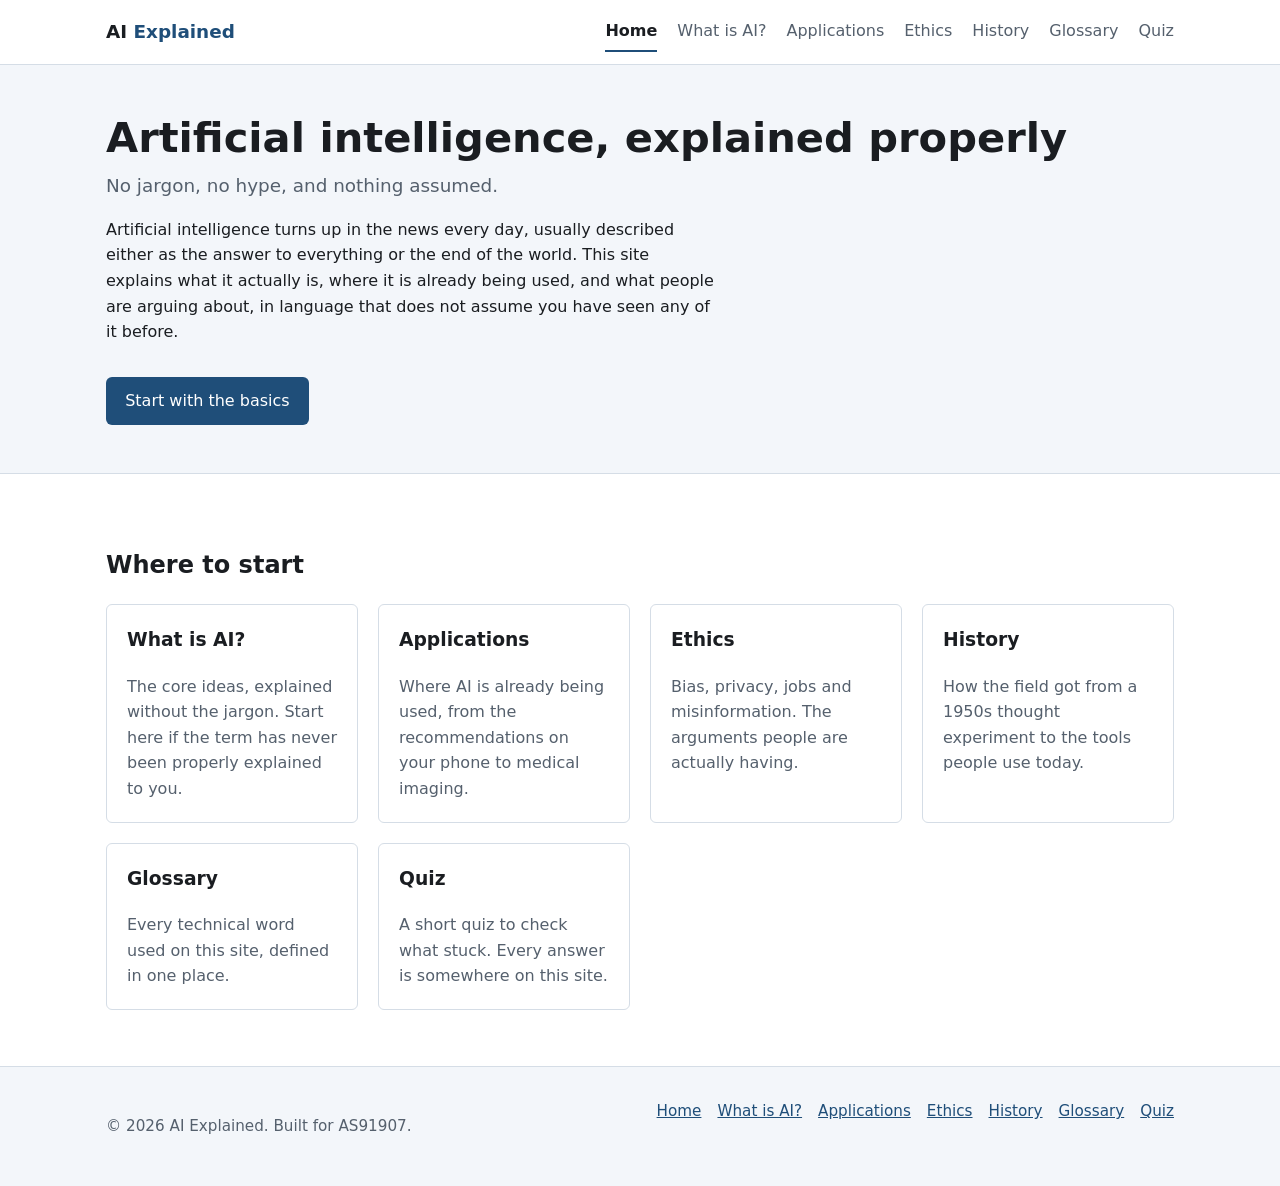
==== index.html @ c1bf6f9a "Initial" ====
<!DOCTYPE html>
<html lang="en-NZ">
<head>
<meta charset="utf-8">
<meta name="viewport" content="width=device-width, initial-scale=1">
<title>AI Explained - artificial intelligence in plain language</title>
<meta name="description" content="An introduction to artificial intelligence for people who are new to the subject.">
<link rel="stylesheet" href="css/styles.css">
</head>
<body>

<a class="skip-link" href="#main">Skip to content</a>

<header class="site-header">
  <div class="wrap header-inner">
    <a class="logo" href="index.html">AI <span>Explained</span></a>

    <button class="nav-toggle" aria-expanded="false" aria-controls="primary-nav">
      <span class="bars" aria-hidden="true"><span></span><span></span><span></span></span>
      Menu
    </button>

    <nav id="primary-nav" class="primary-nav is-collapsible" aria-label="Main">
      <ul>
        <li><a href="index.html" aria-current="page">Home</a></li>
        <li><a href="what-is-ai.html">What is AI?</a></li>
        <li><a href="applications.html">Applications</a></li>
        <li><a href="ethics.html">Ethics</a></li>
        <li><a href="history.html">History</a></li>
        <li><a href="glossary.html">Glossary</a></li>
        <li><a href="quiz.html">Quiz</a></li>
      </ul>
    </nav>
  </div>
</header>

<div class="hero">
  <div class="wrap">
    <h1>Artificial intelligence, explained properly</h1>
    <p class="tagline">No jargon, no hype, and nothing assumed.</p>
    <p>
      Artificial intelligence turns up in the news every day, usually described
      either as the answer to everything or the end of the world. This site
      explains what it actually is, where it is already being used, and what
      people are arguing about, in language that does not assume you have seen
      any of it before.
    </p>
    <a class="button" href="what-is-ai.html">Start with the basics</a>
  </div>
</div>

<main id="main">
  <div class="wrap">
    <h2>Where to start</h2>
    <ul class="card-grid">
      <li class="card">
        <h3>What is AI?</h3>
        <p>The core ideas, explained without the jargon. Start here if the term has never been properly explained to you.</p>
      </li>
      <li class="card">
        <h3>Applications</h3>
        <p>Where AI is already being used, from the recommendations on your phone to medical imaging.</p>
      </li>
      <li class="card">
        <h3>Ethics</h3>
        <p>Bias, privacy, jobs and misinformation. The arguments people are actually having.</p>
      </li>
      <li class="card">
        <h3>History</h3>
        <p>How the field got from a 1950s thought experiment to the tools people use today.</p>
      </li>
      <li class="card">
        <h3>Glossary</h3>
        <p>Every technical word used on this site, defined in one place.</p>
      </li>
      <li class="card">
        <h3>Quiz</h3>
        <p>A short quiz to check what stuck. Every answer is somewhere on this site.</p>
      </li>
    </ul>
  </div>
</main>

<footer class="site-footer">
  <div class="wrap footer-inner">
    <p>&copy; 2026 AI Explained. Built for AS91907.</p>
    <ul>
      <li><a href="index.html">Home</a></li>
      <li><a href="what-is-ai.html">What is AI?</a></li>
      <li><a href="applications.html">Applications</a></li>
      <li><a href="ethics.html">Ethics</a></li>
      <li><a href="history.html">History</a></li>
      <li><a href="glossary.html">Glossary</a></li>
      <li><a href="quiz.html">Quiz</a></li>
    </ul>
  </div>
</footer>

<script src="js/script.js"></script>
</body>
</html>
---- css/styles.css ----
/* ---------------------------------------------------------------
   AI Explained - shared stylesheet

   Colours are set as custom properties in one place so the whole
   palette can be swapped by editing this block alone. Trial 3
   compares two palettes, so this needs to be a one-edit change.
   --------------------------------------------------------------- */

:root {
  /* Palette A (placeholder until Trial 3 decides) */
  --bg: #ffffff;
  --surface: #f3f6fa;
  --text: #1a1d21;
  --muted: #55606d;
  --accent: #1f4e79;
  --accent-text: #ffffff;
  --border: #d5dde6;

  --wrap: 1100px;
  --radius: 6px;
  --gap: 1rem;
}

* { box-sizing: border-box; }

body {
  margin: 0;
  background: var(--bg);
  color: var(--text);
  font-family: system-ui, -apple-system, "Segoe UI", Arial, sans-serif;
  font-size: 1rem;
  line-height: 1.6;
}

.wrap {
  width: 100%;
  max-width: var(--wrap);
  margin: 0 auto;
  padding: 0 1rem;
}

a { color: var(--accent); }

/* Focus must stay visible. Keyboard navigation is tested in Milestone 6. */
:focus-visible {
  outline: 3px solid var(--accent);
  outline-offset: 2px;
}

.skip-link {
  position: absolute;
  left: -9999px;
  background: var(--accent);
  color: var(--accent-text);
  padding: 0.6rem 1rem;
  z-index: 10;
}
.skip-link:focus {
  left: 1rem;
  top: 1rem;
}

/* ---------------------------------------------------------------
   Header and navigation
   --------------------------------------------------------------- */

.site-header {
  background: var(--bg);
  border-bottom: 1px solid var(--border);
}

.header-inner {
  display: flex;
  align-items: center;
  justify-content: space-between;
  flex-wrap: wrap;
  gap: var(--gap);
  padding-top: 0.75rem;
  padding-bottom: 0.75rem;
}

.logo {
  font-size: 1.15rem;
  font-weight: 700;
  text-decoration: none;
  color: var(--text);
}
.logo span { color: var(--accent); }

.primary-nav ul {
  list-style: none;
  display: flex;
  flex-wrap: wrap;
  gap: 0.25rem 1.25rem;
  margin: 0;
  padding: 0;
}

.primary-nav a {
  display: block;
  padding: 0.4rem 0;
  text-decoration: none;
  color: var(--muted);
}

.primary-nav a:hover,
.primary-nav a:focus-visible { color: var(--accent); }

.primary-nav a[aria-current="page"] {
  color: var(--text);
  font-weight: 600;
  border-bottom: 2px solid var(--accent);
}

/* Hamburger button. Hidden on desktop, shown under the breakpoint. */
.nav-toggle {
  display: none;
  align-items: center;
  gap: 0.5rem;
  background: none;
  border: 1px solid var(--border);
  border-radius: var(--radius);
  padding: 0.5rem 0.75rem;
  font: inherit;
  font-size: 0.95rem;
  color: var(--text);
  cursor: pointer;
}

.nav-toggle .bars {
  display: inline-block;
  width: 18px;
}
.nav-toggle .bars span {
  display: block;
  height: 2px;
  background: var(--text);
  margin: 3px 0;
}

/* Mobile layout */
@media (max-width: 767px) {
  .nav-toggle { display: flex; }

  /* Option B only: the menu is collapsed until the button opens it.
     Option A leaves the nav visible and never adds this class. */
  .primary-nav.is-collapsible {
    display: none;
    width: 100%;
    border-top: 1px solid var(--border);
    padding-top: 0.5rem;
  }
  .primary-nav.is-collapsible.is-open { display: block; }

  .primary-nav.is-collapsible ul { flex-direction: column; gap: 0; }
  .primary-nav.is-collapsible a { padding: 0.6rem 0; }
  .primary-nav.is-collapsible a[aria-current="page"] {
    border-bottom: none;
    border-left: 3px solid var(--accent);
    padding-left: 0.6rem;
  }
}

/* Desktop layout */
@media (min-width: 768px) {
  .nav-toggle { display: none; }
  .primary-nav { display: block !important; }
}

/* ---------------------------------------------------------------
   Hero
   --------------------------------------------------------------- */

.hero {
  background: var(--surface);
  border-bottom: 1px solid var(--border);
  padding: 3rem 0;
}

.hero h1 {
  margin: 0 0 0.5rem;
  font-size: clamp(1.8rem, 5vw, 2.6rem);
  line-height: 1.2;
}

.hero .tagline {
  margin: 0 0 1rem;
  font-size: 1.15rem;
  color: var(--muted);
}

.hero p { max-width: 60ch; }

.button {
  display: inline-block;
  margin-top: 1rem;
  background: var(--accent);
  color: var(--accent-text);
  text-decoration: none;
  padding: 0.7rem 1.2rem;
  border-radius: var(--radius);
}
.button:hover { opacity: 0.9; }

/* ---------------------------------------------------------------
   Main content
   --------------------------------------------------------------- */

main { padding: 2.5rem 0; }

main h2 { margin-top: 2rem; }

.card-grid {
  display: grid;
  grid-template-columns: repeat(auto-fit, minmax(240px, 1fr));
  gap: 1.25rem;
  padding: 0;
  list-style: none;
}

.card {
  border: 1px solid var(--border);
  border-radius: var(--radius);
  padding: 1.25rem;
  background: var(--bg);
}
.card h3 { margin-top: 0; }
.card p { color: var(--muted); margin-bottom: 0; }

/* ---------------------------------------------------------------
   Footer
   --------------------------------------------------------------- */

.site-footer {
  background: var(--surface);
  border-top: 1px solid var(--border);
  padding: 2rem 0;
  font-size: 0.95rem;
  color: var(--muted);
}

.footer-inner {
  display: flex;
  flex-wrap: wrap;
  gap: 1.5rem;
  justify-content: space-between;
}

.site-footer ul {
  list-style: none;
  margin: 0;
  padding: 0;
  display: flex;
  flex-wrap: wrap;
  gap: 0.25rem 1rem;
}
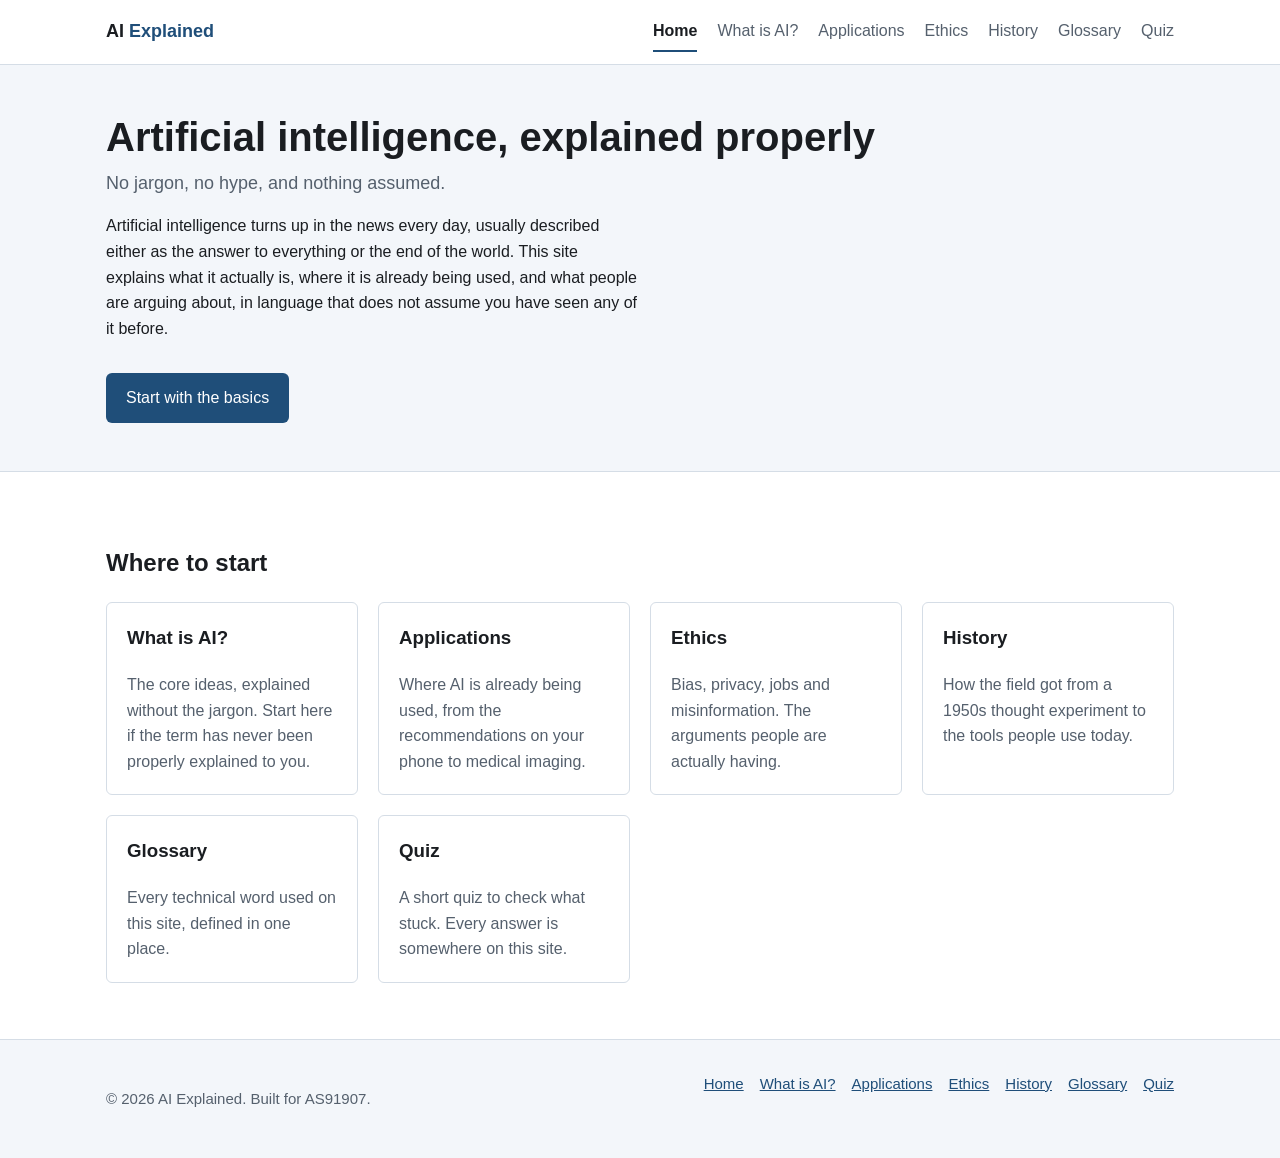
==== commit c14b7826: "Applications Page" ====
--- a/index.html
+++ b/index.html
@@ -20,7 +20,7 @@
       Menu
     </button>
 
-    <nav id="primary-nav" class="primary-nav is-collapsible" aria-label="Main">
+    <nav id="primary-nav" class="primary-nav" aria-label="Main">
       <ul>
         <li><a href="index.html" aria-current="page">Home</a></li>
         <li><a href="what-is-ai.html">What is AI?</a></li>
--- a/css/styles.css
+++ b/css/styles.css
@@ -1,71 +1,68 @@
-/* ---------------------------------------------------------------
-   AI Explained - shared stylesheet
-
-   Colours are set as custom properties in one place so the whole
-   palette can be swapped by editing this block alone. Trial 3
-   compares two palettes, so this needs to be a one-edit change.
-   --------------------------------------------------------------- */
-
+/* AI Explained - main stylesheet */
+
+
+/* All the colours are set here in one place so they are easy to change later */
 :root {
-  /* Palette A (placeholder until Trial 3 decides) */
   --bg: #ffffff;
-  --surface: #f3f6fa;
+  --grey-bg: #f3f6fa;
   --text: #1a1d21;
-  --muted: #55606d;
-  --accent: #1f4e79;
-  --accent-text: #ffffff;
+  --grey-text: #55606d;
+  --blue: #1f4e79;
   --border: #d5dde6;
-
-  --wrap: 1100px;
-  --radius: 6px;
-  --gap: 1rem;
-}
-
-* { box-sizing: border-box; }
+}
+
+
+/* Basic page setup */
+
+* {
+  box-sizing: border-box;
+}
 
 body {
   margin: 0;
   background: var(--bg);
   color: var(--text);
-  font-family: system-ui, -apple-system, "Segoe UI", Arial, sans-serif;
-  font-size: 1rem;
+  font-family: Arial, Helvetica, sans-serif;
   line-height: 1.6;
 }
 
+a {
+  color: var(--blue);
+}
+
+/* Keeps the content in the middle of the screen instead of stretching
+   all the way across on a big monitor */
 .wrap {
-  width: 100%;
-  max-width: var(--wrap);
+  max-width: 1100px;
   margin: 0 auto;
-  padding: 0 1rem;
-}
-
-a { color: var(--accent); }
-
-/* Focus must stay visible. Keyboard navigation is tested in Milestone 6. */
+  padding: 0 16px;
+}
+
+/* Shows an outline when you tab through the page with the keyboard */
 :focus-visible {
-  outline: 3px solid var(--accent);
+  outline: 3px solid var(--blue);
   outline-offset: 2px;
 }
 
+/* Hidden link that lets keyboard users skip straight to the content
+   instead of tabbing through the whole menu on every page */
 .skip-link {
   position: absolute;
   left: -9999px;
-  background: var(--accent);
-  color: var(--accent-text);
-  padding: 0.6rem 1rem;
-  z-index: 10;
-}
+  background: var(--blue);
+  color: #ffffff;
+  padding: 10px 16px;
+}
+
 .skip-link:focus {
-  left: 1rem;
-  top: 1rem;
-}
-
-/* ---------------------------------------------------------------
-   Header and navigation
-   --------------------------------------------------------------- */
+  left: 16px;
+  top: 16px;
+}
+
+
+/* Header and menu */
 
 .site-header {
-  background: var(--bg);
   border-bottom: 1px solid var(--border);
 }
 
@@ -74,63 +71,68 @@
   align-items: center;
   justify-content: space-between;
   flex-wrap: wrap;
-  gap: var(--gap);
-  padding-top: 0.75rem;
-  padding-bottom: 0.75rem;
+  gap: 16px;
+  padding: 12px 16px;
 }
 
 .logo {
-  font-size: 1.15rem;
-  font-weight: 700;
+  font-size: 18px;
+  font-weight: bold;
   text-decoration: none;
   color: var(--text);
 }
-.logo span { color: var(--accent); }
+
+.logo span {
+  color: var(--blue);
+}
 
 .primary-nav ul {
   list-style: none;
   display: flex;
   flex-wrap: wrap;
-  gap: 0.25rem 1.25rem;
+  gap: 4px 20px;
   margin: 0;
   padding: 0;
 }
 
 .primary-nav a {
   display: block;
-  padding: 0.4rem 0;
+  padding: 6px 0;
   text-decoration: none;
-  color: var(--muted);
-}
-
-.primary-nav a:hover,
-.primary-nav a:focus-visible { color: var(--accent); }
-
+  color: var(--grey-text);
+}
+
+.primary-nav a:hover {
+  color: var(--blue);
+}
+
+/* Underlines whichever page you are currently on */
 .primary-nav a[aria-current="page"] {
   color: var(--text);
-  font-weight: 600;
-  border-bottom: 2px solid var(--accent);
-}
-
-/* Hamburger button. Hidden on desktop, shown under the breakpoint. */
+  font-weight: bold;
+  border-bottom: 2px solid var(--blue);
+}
+
+/* The menu button only shows up on phones */
 .nav-toggle {
   display: none;
   align-items: center;
-  gap: 0.5rem;
+  gap: 8px;
   background: none;
   border: 1px solid var(--border);
-  border-radius: var(--radius);
-  padding: 0.5rem 0.75rem;
-  font: inherit;
-  font-size: 0.95rem;
+  border-radius: 6px;
+  padding: 8px 12px;
+  font-family: inherit;
+  font-size: 15px;
   color: var(--text);
   cursor: pointer;
 }
 
+/* The three lines on the menu button */
 .nav-toggle .bars {
-  display: inline-block;
   width: 18px;
 }
+
 .nav-toggle .bars span {
   display: block;
   height: 2px;
@@ -138,111 +140,163 @@
   margin: 3px 0;
 }
 
-/* Mobile layout */
+
+/* Phones and small screens */
 @media (max-width: 767px) {
-  .nav-toggle { display: flex; }
-
-  /* Option B only: the menu is collapsed until the button opens it.
-     Option A leaves the nav visible and never adds this class. */
-  .primary-nav.is-collapsible {
+
+  .nav-toggle {
+    display: flex;
+  }
+
+  /* Menu starts hidden and the button shows it */
+  .primary-nav {
     display: none;
     width: 100%;
     border-top: 1px solid var(--border);
-    padding-top: 0.5rem;
-  }
-  .primary-nav.is-collapsible.is-open { display: block; }
-
-  .primary-nav.is-collapsible ul { flex-direction: column; gap: 0; }
-  .primary-nav.is-collapsible a { padding: 0.6rem 0; }
-  .primary-nav.is-collapsible a[aria-current="page"] {
+    padding-top: 8px;
+  }
+
+  .primary-nav.open {
+    display: block;
+  }
+
+  /* Stack the links down the page instead of across */
+  .primary-nav ul {
+    flex-direction: column;
+    gap: 0;
+  }
+
+  .primary-nav a {
+    padding: 10px 0;
+  }
+
+  .primary-nav a[aria-current="page"] {
     border-bottom: none;
-    border-left: 3px solid var(--accent);
-    padding-left: 0.6rem;
-  }
-}
-
-/* Desktop layout */
-@media (min-width: 768px) {
-  .nav-toggle { display: none; }
-  .primary-nav { display: block !important; }
-}
-
-/* ---------------------------------------------------------------
-   Hero
-   --------------------------------------------------------------- */
+    border-left: 3px solid var(--blue);
+    padding-left: 10px;
+  }
+}
+
+
+/* Home page hero */
 
 .hero {
-  background: var(--surface);
+  background: var(--grey-bg);
   border-bottom: 1px solid var(--border);
-  padding: 3rem 0;
+  padding: 48px 0;
 }
 
 .hero h1 {
-  margin: 0 0 0.5rem;
-  font-size: clamp(1.8rem, 5vw, 2.6rem);
+  margin: 0 0 8px;
+  font-size: 40px;
   line-height: 1.2;
 }
 
 .hero .tagline {
-  margin: 0 0 1rem;
-  font-size: 1.15rem;
-  color: var(--muted);
-}
-
-.hero p { max-width: 60ch; }
+  margin: 0 0 16px;
+  font-size: 18px;
+  color: var(--grey-text);
+}
+
+.hero p {
+  max-width: 60ch;
+}
 
 .button {
   display: inline-block;
-  margin-top: 1rem;
-  background: var(--accent);
-  color: var(--accent-text);
+  margin-top: 16px;
+  background: var(--blue);
+  color: #ffffff;
   text-decoration: none;
-  padding: 0.7rem 1.2rem;
-  border-radius: var(--radius);
-}
-.button:hover { opacity: 0.9; }
-
-/* ---------------------------------------------------------------
-   Main content
-   --------------------------------------------------------------- */
-
-main { padding: 2.5rem 0; }
-
-main h2 { margin-top: 2rem; }
-
+  padding: 12px 20px;
+  border-radius: 6px;
+}
+
+
+/* Smaller heading strip for all the other pages */
+
+.page-header {
+  background: var(--grey-bg);
+  border-bottom: 1px solid var(--border);
+  padding: 32px 0;
+}
+
+.page-header h1 {
+  margin: 0 0 8px;
+  font-size: 32px;
+  line-height: 1.2;
+}
+
+.page-header p {
+  margin: 0;
+  max-width: 60ch;
+  color: var(--grey-text);
+}
+
+
+/* Page content */
+
+main {
+  padding: 40px 0;
+}
+
+main h2 {
+  margin-top: 32px;
+}
+
+/* Stops lines of text getting too long to read comfortably */
+.prose {
+  max-width: 68ch;
+}
+
+.prose h2:first-child {
+  margin-top: 0;
+}
+
+.prose li {
+  margin-bottom: 6px;
+}
+
+/* The boxes on the home page. They sit side by side on a computer
+   and stack up on a phone */
 .card-grid {
   display: grid;
   grid-template-columns: repeat(auto-fit, minmax(240px, 1fr));
-  gap: 1.25rem;
+  gap: 20px;
   padding: 0;
   list-style: none;
 }
 
 .card {
   border: 1px solid var(--border);
-  border-radius: var(--radius);
-  padding: 1.25rem;
-  background: var(--bg);
-}
-.card h3 { margin-top: 0; }
-.card p { color: var(--muted); margin-bottom: 0; }
-
-/* ---------------------------------------------------------------
-   Footer
-   --------------------------------------------------------------- */
+  border-radius: 6px;
+  padding: 20px;
+}
+
+.card h3 {
+  margin-top: 0;
+}
+
+.card p {
+  color: var(--grey-text);
+  margin-bottom: 0;
+}
+
+
+/* Footer */
 
 .site-footer {
-  background: var(--surface);
+  background: var(--grey-bg);
   border-top: 1px solid var(--border);
-  padding: 2rem 0;
-  font-size: 0.95rem;
-  color: var(--muted);
+  padding: 32px 0;
+  font-size: 15px;
+  color: var(--grey-text);
 }
 
 .footer-inner {
   display: flex;
   flex-wrap: wrap;
-  gap: 1.5rem;
+  gap: 24px;
   justify-content: space-between;
 }
 
@@ -252,5 +306,5 @@
   padding: 0;
   display: flex;
   flex-wrap: wrap;
-  gap: 0.25rem 1rem;
-}
+  gap: 4px 16px;
+}
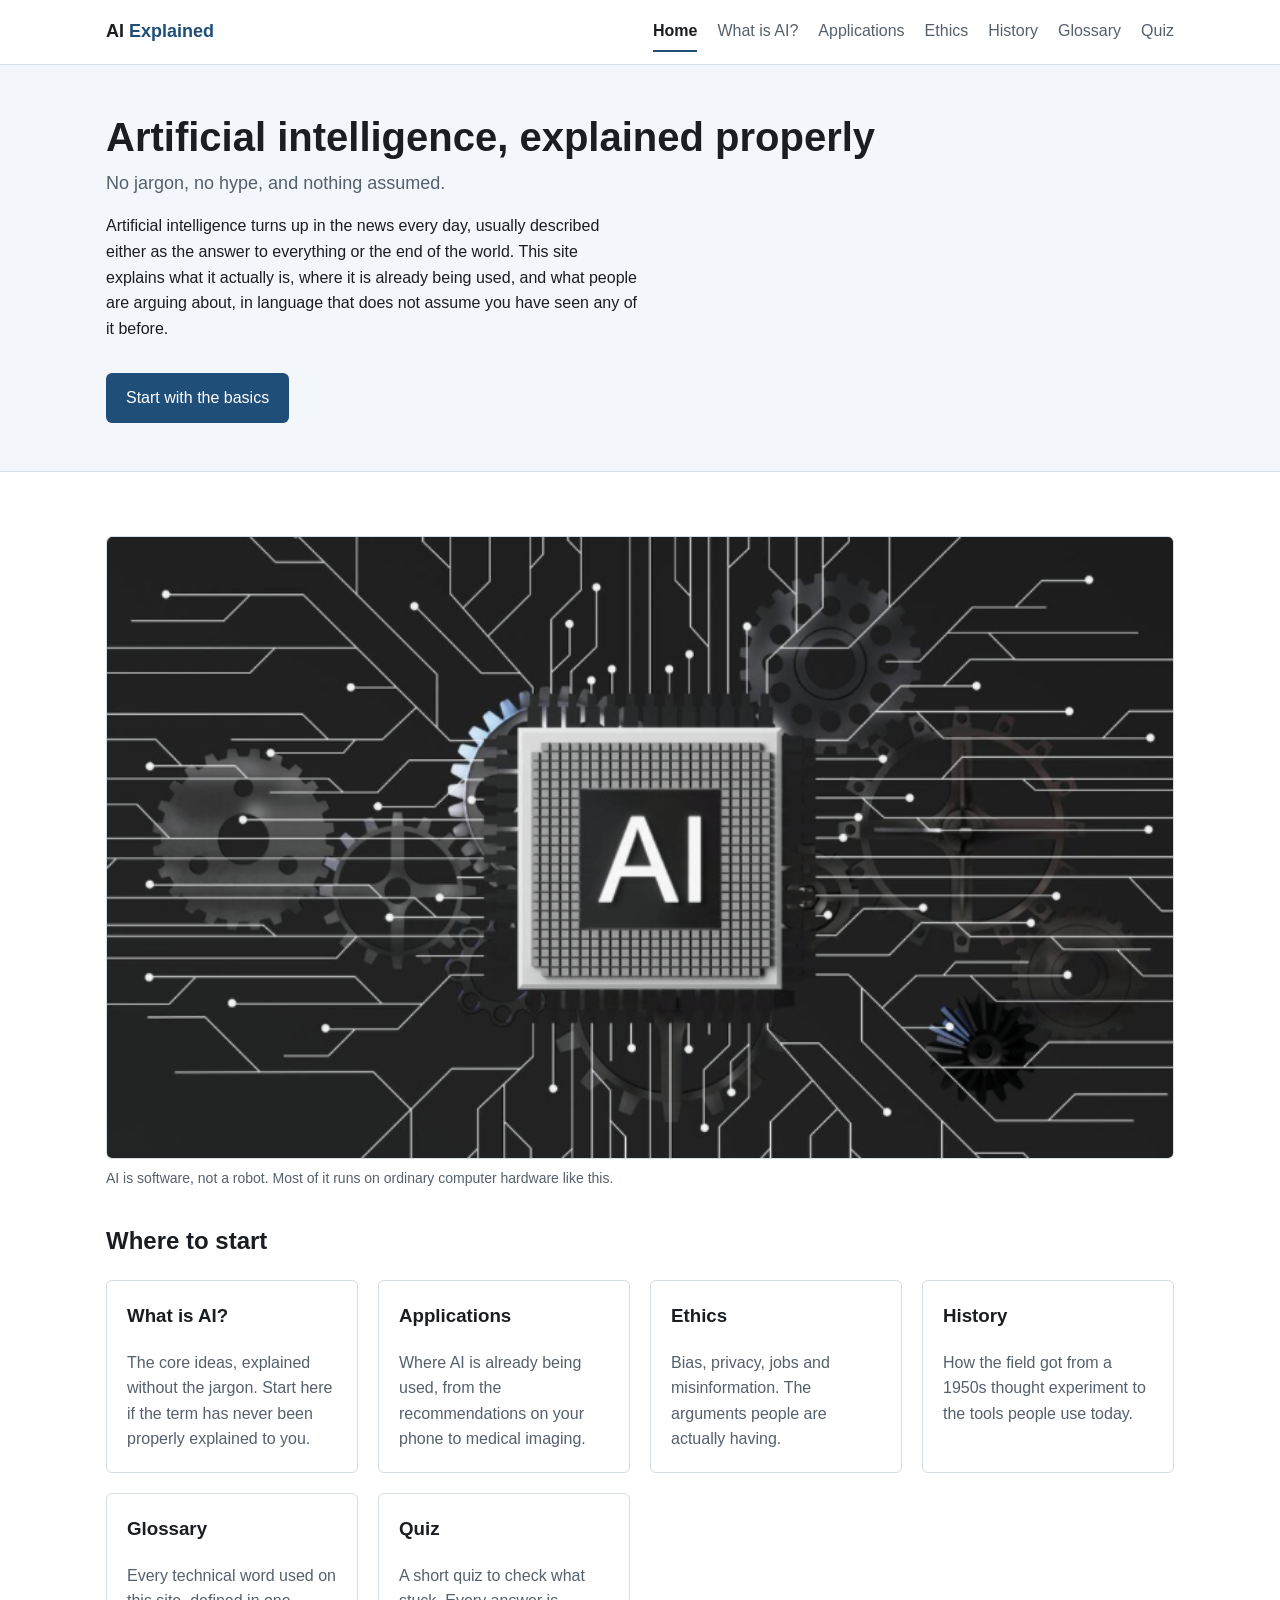
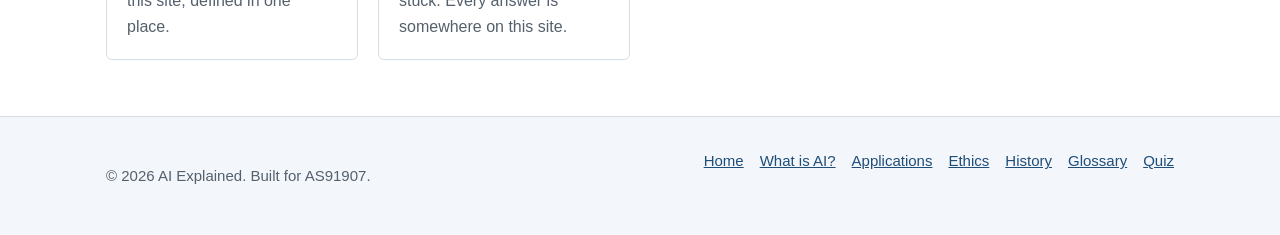
==== commit 7de8e5ae: "Add page illustrations and shared figure styles Introduces reusable `figure`, `figure img`, and `fig" ====
--- a/index.html
+++ b/index.html
@@ -12,15 +12,15 @@
 <a class="skip-link" href="#main">Skip to content</a>
 
 <header class="site-header">
-  <div class="wrap header-inner">
-    <a class="logo" href="index.html">AI <span>Explained</span></a>
+  <div class="page-width header-row">
+    <a class="site-logo" href="index.html">AI <span>Explained</span></a>
 
-    <button class="nav-toggle" aria-expanded="false" aria-controls="primary-nav">
-      <span class="bars" aria-hidden="true"><span></span><span></span><span></span></span>
+    <button class="menu-button" aria-expanded="false" aria-controls="main-menu">
+      <span class="menu-icon" aria-hidden="true"><span></span><span></span><span></span></span>
       Menu
     </button>
 
-    <nav id="primary-nav" class="primary-nav" aria-label="Main">
+    <nav id="main-menu" class="main-menu" aria-label="Main">
       <ul>
         <li><a href="index.html" aria-current="page">Home</a></li>
         <li><a href="what-is-ai.html">What is AI?</a></li>
@@ -34,8 +34,8 @@
   </div>
 </header>
 
-<div class="hero">
-  <div class="wrap">
+<div class="home-banner">
+  <div class="page-width">
     <h1>Artificial intelligence, explained properly</h1>
     <p class="tagline">No jargon, no hype, and nothing assumed.</p>
     <p>
@@ -50,7 +50,12 @@
 </div>
 
 <main id="main">
-  <div class="wrap">
+  <div class="page-width">
+    <figure>
+      <img src="images/ai-chip.png" alt="A computer chip with the letters AI on it, sitting in the middle of a circuit board.">
+      <figcaption>AI is software, not a robot. Most of it runs on ordinary computer hardware like this.</figcaption>
+    </figure>
+
     <h2>Where to start</h2>
     <ul class="card-grid">
       <li class="card">
@@ -82,7 +87,7 @@
 </main>
 
 <footer class="site-footer">
-  <div class="wrap footer-inner">
+  <div class="page-width footer-row">
     <p>&copy; 2026 AI Explained. Built for AS91907.</p>
     <ul>
       <li><a href="index.html">Home</a></li>
--- a/css/styles.css
+++ b/css/styles.css
@@ -9,6 +9,8 @@
   --grey-text: #55606d;
   --blue: #1f4e79;
   --border: #d5dde6;
+  --green: #2e7d46;
+  --red: #b3261e;
 }
 
 
@@ -31,8 +33,8 @@
 }
 
 /* Keeps the content in the middle of the screen instead of stretching
-   all the way across on a big monitor */
-.wrap {
+   all the way across on a big monitor. Used on every page. */
+.page-width {
   max-width: 1100px;
   margin: 0 auto;
   padding: 0 16px;
@@ -44,7 +46,7 @@
   outline-offset: 2px;
 }
 
-/* Hidden link that lets keyboard users skip straight to the content
+/* Hidden link that lets keyboard users jump straight to the content
    instead of tabbing through the whole menu on every page */
 .skip-link {
   position: absolute;
@@ -66,7 +68,8 @@
   border-bottom: 1px solid var(--border);
 }
 
-.header-inner {
+/* Puts the logo on the left and the menu on the right */
+.header-row {
   display: flex;
   align-items: center;
   justify-content: space-between;
@@ -75,18 +78,18 @@
   padding: 12px 16px;
 }
 
-.logo {
+.site-logo {
   font-size: 18px;
   font-weight: bold;
   text-decoration: none;
   color: var(--text);
 }
 
-.logo span {
+.site-logo span {
   color: var(--blue);
 }
 
-.primary-nav ul {
+.main-menu ul {
   list-style: none;
   display: flex;
   flex-wrap: wrap;
@@ -95,26 +98,26 @@
   padding: 0;
 }
 
-.primary-nav a {
+.main-menu a {
   display: block;
   padding: 6px 0;
   text-decoration: none;
   color: var(--grey-text);
 }
 
-.primary-nav a:hover {
+.main-menu a:hover {
   color: var(--blue);
 }
 
 /* Underlines whichever page you are currently on */
-.primary-nav a[aria-current="page"] {
+.main-menu a[aria-current="page"] {
   color: var(--text);
   font-weight: bold;
   border-bottom: 2px solid var(--blue);
 }
 
-/* The menu button only shows up on phones */
-.nav-toggle {
+/* The button that opens the menu. Only shows up on phones. */
+.menu-button {
   display: none;
   align-items: center;
   gap: 8px;
@@ -128,12 +131,12 @@
   cursor: pointer;
 }
 
-/* The three lines on the menu button */
-.nav-toggle .bars {
+/* The three stacked lines on the menu button */
+.menu-icon {
   width: 18px;
 }
 
-.nav-toggle .bars span {
+.menu-icon span {
   display: block;
   height: 2px;
   background: var(--text);
@@ -144,33 +147,34 @@
 /* Phones and small screens */
 @media (max-width: 767px) {
 
-  .nav-toggle {
+  .menu-button {
     display: flex;
   }
 
   /* Menu starts hidden and the button shows it */
-  .primary-nav {
+  .main-menu {
     display: none;
     width: 100%;
     border-top: 1px solid var(--border);
     padding-top: 8px;
   }
 
-  .primary-nav.open {
+  /* JavaScript adds this class when the menu button is pressed */
+  .main-menu.open {
     display: block;
   }
 
   /* Stack the links down the page instead of across */
-  .primary-nav ul {
+  .main-menu ul {
     flex-direction: column;
     gap: 0;
   }
 
-  .primary-nav a {
+  .main-menu a {
     padding: 10px 0;
   }
 
-  .primary-nav a[aria-current="page"] {
+  .main-menu a[aria-current="page"] {
     border-bottom: none;
     border-left: 3px solid var(--blue);
     padding-left: 10px;
@@ -178,27 +182,27 @@
 }
 
 
-/* Home page hero */
-
-.hero {
+/* The big grey box at the top of the home page */
+
+.home-banner {
   background: var(--grey-bg);
   border-bottom: 1px solid var(--border);
   padding: 48px 0;
 }
 
-.hero h1 {
+.home-banner h1 {
   margin: 0 0 8px;
   font-size: 40px;
   line-height: 1.2;
 }
 
-.hero .tagline {
+.home-banner .tagline {
   margin: 0 0 16px;
   font-size: 18px;
   color: var(--grey-text);
 }
 
-.hero p {
+.home-banner p {
   max-width: 60ch;
 }
 
@@ -213,21 +217,21 @@
 }
 
 
-/* Smaller heading strip for all the other pages */
-
-.page-header {
+/* The same grey box but smaller, used at the top of every other page */
+
+.page-banner {
   background: var(--grey-bg);
   border-bottom: 1px solid var(--border);
   padding: 32px 0;
 }
 
-.page-header h1 {
+.page-banner h1 {
   margin: 0 0 8px;
   font-size: 32px;
   line-height: 1.2;
 }
 
-.page-header p {
+.page-banner p {
   margin: 0;
   max-width: 60ch;
   color: var(--grey-text);
@@ -244,21 +248,22 @@
   margin-top: 32px;
 }
 
-/* Stops lines of text getting too long to read comfortably */
-.prose {
+/* Stops lines of text getting too long to read comfortably.
+   Goes around the writing on the information pages. */
+.text-column {
   max-width: 68ch;
 }
 
-.prose h2:first-child {
+.text-column h2:first-child {
   margin-top: 0;
 }
 
-.prose li {
+.text-column li {
   margin-bottom: 6px;
 }
 
 /* The boxes on the home page. They sit side by side on a computer
-   and stack up on a phone */
+   and stack up on a phone. */
 .card-grid {
   display: grid;
   grid-template-columns: repeat(auto-fit, minmax(240px, 1fr));
@@ -283,6 +288,164 @@
 }
 
 
+/* The list of dates on the history page */
+
+/* The line running down the left hand side */
+.timeline {
+  border-left: 3px solid var(--border);
+  padding-left: 20px;
+}
+
+/* One event. This is a details tag, so the browser opens and closes it
+   on its own and no JavaScript is needed. */
+.timeline-entry {
+  border-bottom: 1px solid var(--border);
+  padding: 4px 0;
+}
+
+.timeline-entry:last-child {
+  border-bottom: none;
+}
+
+/* The bit you click on to open an entry */
+.timeline-entry summary {
+  cursor: pointer;
+  padding: 10px 0;
+  font-weight: bold;
+}
+
+.timeline-entry summary:hover {
+  color: var(--blue);
+}
+
+/* The year, shown in front of the event name */
+.timeline-year {
+  color: var(--blue);
+  margin-right: 10px;
+}
+
+/* The extra writing that appears once the entry is open */
+.timeline-entry p {
+  margin: 0 0 14px;
+  color: var(--grey-text);
+}
+
+
+/* The list of words on the glossary page */
+
+/* A description list, which is the HTML built for pairs of a word
+   and its meaning */
+.glossary {
+  margin: 0;
+}
+
+/* The word being defined */
+.glossary dt {
+  font-weight: bold;
+  font-size: 18px;
+  margin-top: 26px;
+  padding-top: 14px;
+  border-top: 1px solid var(--border);
+}
+
+/* The meaning underneath it */
+.glossary dd {
+  margin: 6px 0 0;
+  color: var(--grey-text);
+}
+
+
+/* The quiz */
+
+/* One question, with its answer choices inside it */
+.question {
+  border: 1px solid var(--border);
+  border-radius: 6px;
+  padding: 16px 20px;
+  margin: 0 0 20px;
+}
+
+.question legend {
+  font-weight: bold;
+  padding: 0 6px;
+}
+
+/* Each answer choice. Clicking anywhere on the line selects it. */
+.question label {
+  display: block;
+  padding: 6px 0;
+  cursor: pointer;
+}
+
+.question input {
+  margin-right: 8px;
+}
+
+/* These two classes get added by the JavaScript once the answers
+   are checked, to show which questions were right and wrong */
+.question.correct {
+  border-color: var(--green);
+  background: #f2f9f4;
+}
+
+.question.wrong {
+  border-color: var(--red);
+  background: #fdf3f3;
+}
+
+/* The score message underneath the questions */
+.quiz-result {
+  margin-top: 20px;
+  padding: 16px 20px;
+  border-radius: 6px;
+  background: var(--grey-bg);
+  font-weight: bold;
+}
+
+/* Keeps the empty box hidden before the quiz has been marked */
+.quiz-result:empty {
+  display: none;
+}
+
+/* The plainer second button next to Check my answers */
+.button-plain {
+  display: inline-block;
+  margin: 16px 0 0 10px;
+  background: none;
+  border: 1px solid var(--border);
+  border-radius: 6px;
+  padding: 12px 20px;
+  font-family: inherit;
+  font-size: 15px;
+  color: var(--text);
+  cursor: pointer;
+}
+
+
+/* Pictures on the content pages */
+
+figure {
+  margin: 24px 0;
+}
+
+/* width 100% with height auto means the picture shrinks to fit a phone
+   screen instead of running off the side */
+figure img {
+  display: block;
+  width: 100%;
+  height: auto;
+  border: 1px solid var(--border);
+  border-radius: 6px;
+}
+
+/* The caption underneath a picture */
+figcaption {
+  margin-top: 8px;
+  font-size: 14px;
+  color: var(--grey-text);
+}
+
+
 /* Footer */
 
 .site-footer {
@@ -293,7 +456,8 @@
   color: var(--grey-text);
 }
 
-.footer-inner {
+/* Copyright on the left, list of links on the right */
+.footer-row {
   display: flex;
   flex-wrap: wrap;
   gap: 24px;
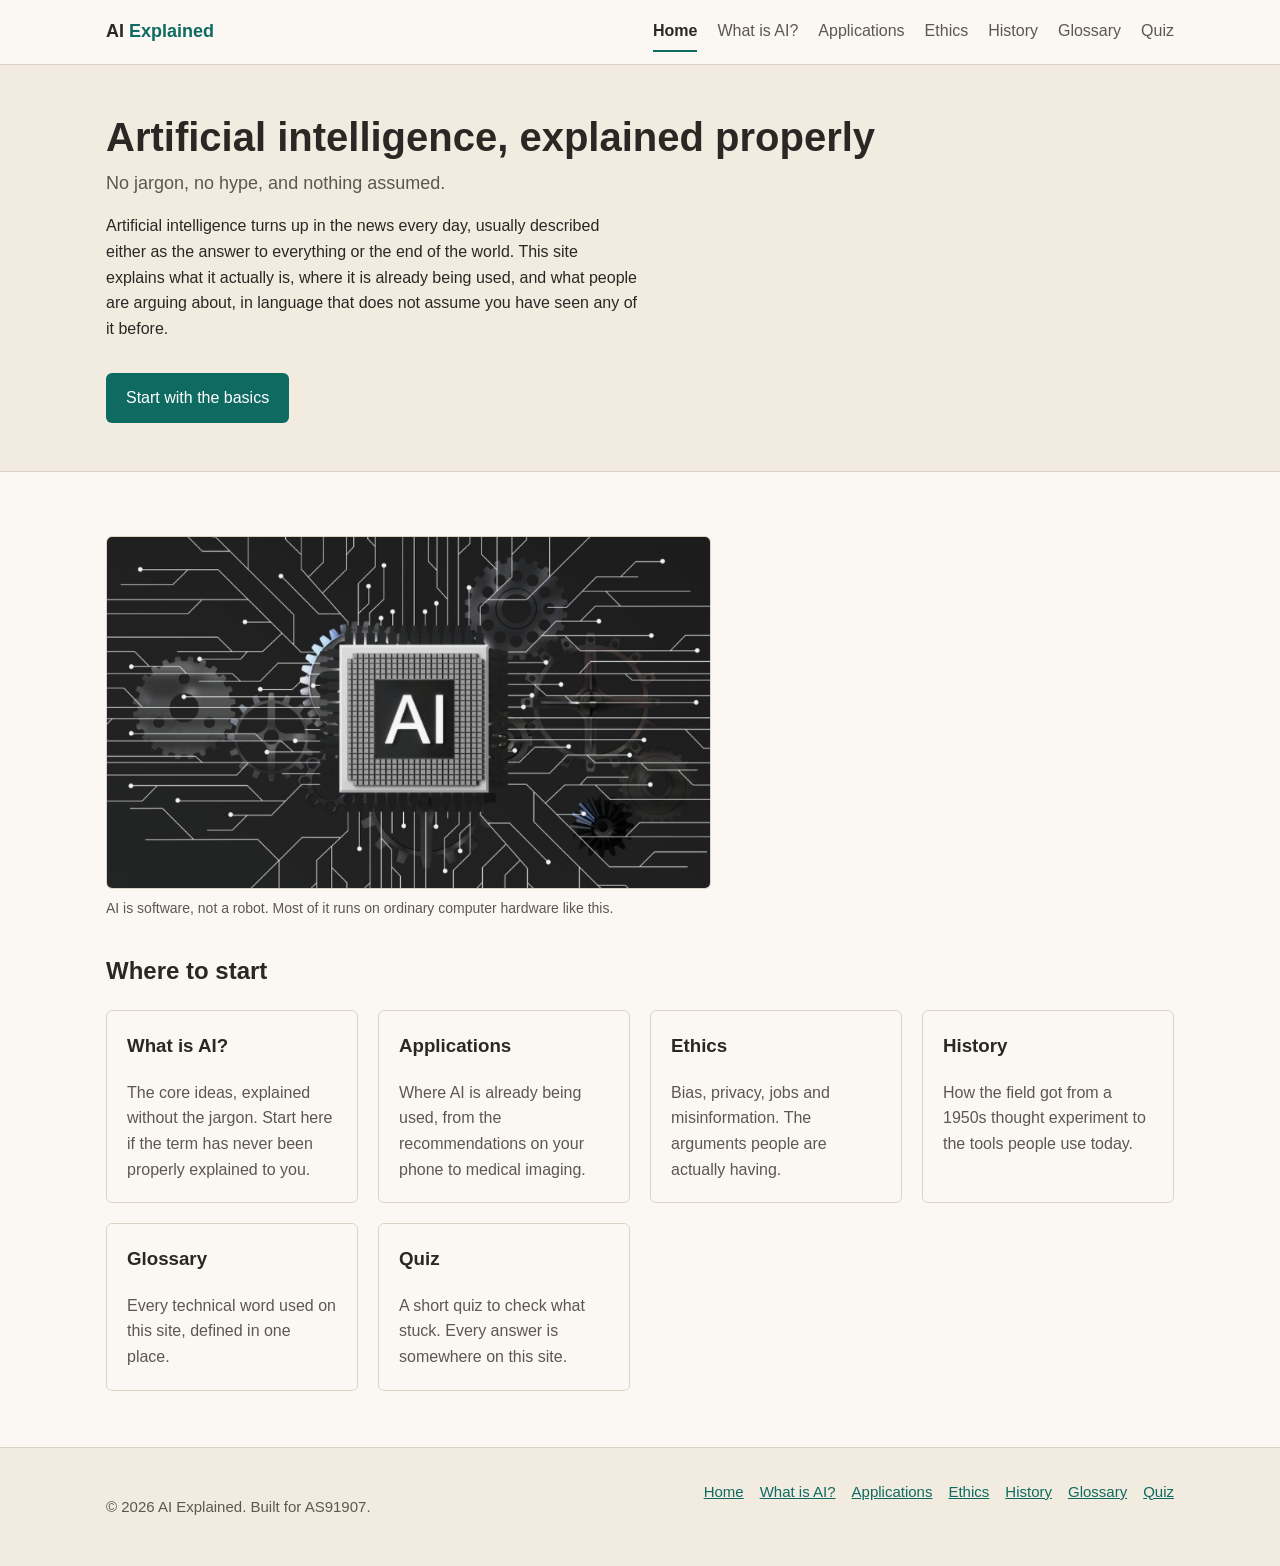
==== commit a668ea96: "Fix home page image being too wide on desktop" ====
--- a/index.html
+++ b/index.html
@@ -51,10 +51,12 @@
 
 <main id="main">
   <div class="page-width">
-    <figure>
-      <img src="images/ai-chip.png" alt="A computer chip with the letters AI on it, sitting in the middle of a circuit board.">
-      <figcaption>AI is software, not a robot. Most of it runs on ordinary computer hardware like this.</figcaption>
-    </figure>
+    <div class="text-column">
+      <figure>
+        <img src="images/ai-chip.png" alt="A computer chip with the letters AI on it, sitting in the middle of a circuit board.">
+        <figcaption>AI is software, not a robot. Most of it runs on ordinary computer hardware like this.</figcaption>
+      </figure>
+    </div>
 
     <h2>Where to start</h2>
     <ul class="card-grid">
--- a/css/styles.css
+++ b/css/styles.css
@@ -2,13 +2,15 @@
 
 
 /* All the colours are set here in one place so they are easy to change later */
+/* Cream and teal, picked in Trial 3. --blue is now teal but kept its name
+   so nothing else in the file had to change. */
 :root {
-  --bg: #ffffff;
-  --grey-bg: #f3f6fa;
-  --text: #1a1d21;
-  --grey-text: #55606d;
-  --blue: #1f4e79;
-  --border: #d5dde6;
+  --bg: #fbf8f3;
+  --grey-bg: #f1ebe0;
+  --text: #2b2724;
+  --grey-text: #5e5750;
+  --blue: #0f6b62;
+  --border: #ddd3c4;
   --green: #2e7d46;
   --red: #b3261e;
 }
@@ -287,6 +289,17 @@
   margin-bottom: 0;
 }
 
+/* On the Applications page the cards use h2 headings, so they are made a
+   bit smaller to stop the cards looking crowded. Picked in Trial 4. */
+.card h2 {
+  margin-top: 0;
+  font-size: 20px;
+}
+
+.card p + p {
+  margin-top: 12px;
+}
+
 
 /* The list of dates on the history page */
 
@@ -391,6 +404,24 @@
 .question.wrong {
   border-color: var(--red);
   background: #fdf3f3;
+}
+
+/* Questions that were skipped. A dashed grey border so they don't look the
+   same as wrong ones. No background colour, so the green answer text still
+   passes the contrast check. */
+.question.unanswered {
+  border: 1px dashed var(--grey-text);
+}
+
+/* The right answer, shown after a question is got wrong or skipped */
+.show-answer {
+  color: var(--green);
+  font-weight: bold;
+}
+
+.show-answer::after {
+  content: " (right answer)";
+  font-weight: normal;
 }
 
 /* The score message underneath the questions */
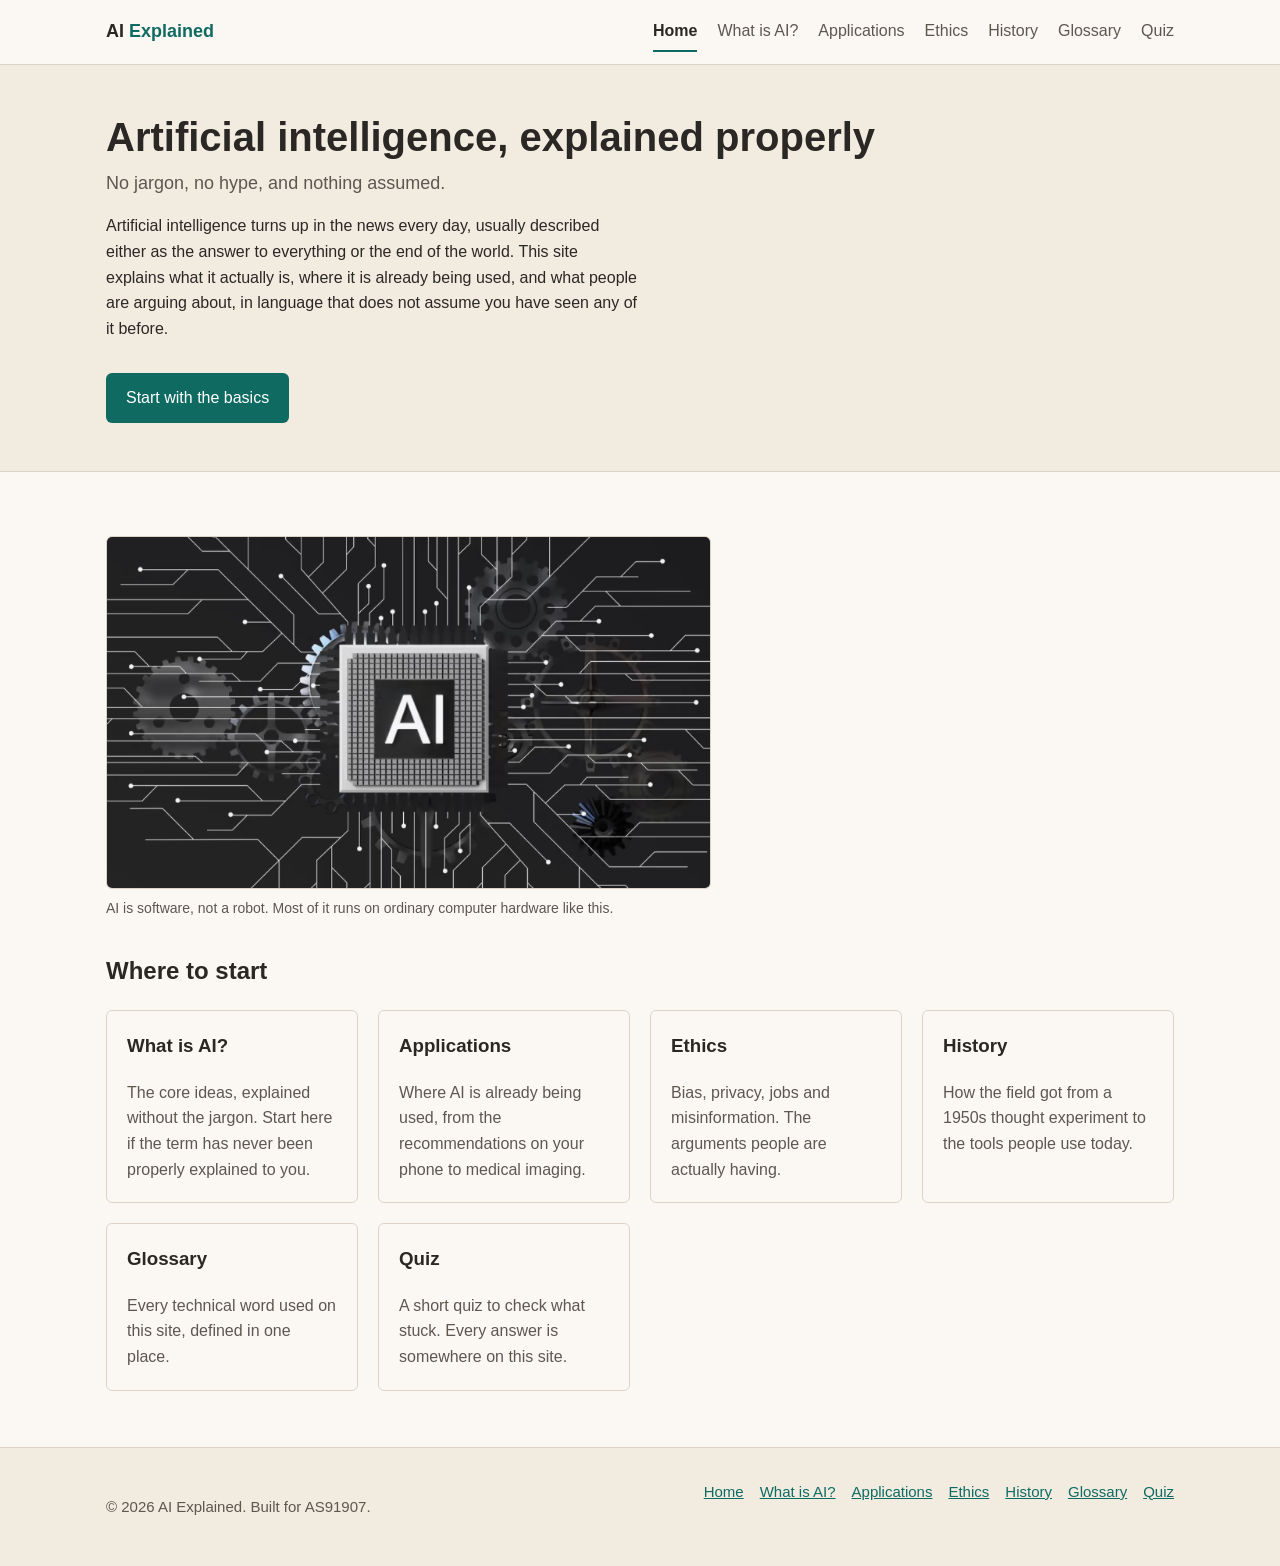
==== commit 0f1bb444: "v1.1" ====
--- a/index.html
+++ b/index.html
@@ -53,7 +53,7 @@
   <div class="page-width">
     <div class="text-column">
       <figure>
-        <img src="images/ai-chip.png" alt="A computer chip with the letters AI on it, sitting in the middle of a circuit board.">
+        <img src="images/ai-chip.avif" alt="A computer chip with the letters AI on it, sitting in the middle of a circuit board.">
         <figcaption>AI is software, not a robot. Most of it runs on ordinary computer hardware like this.</figcaption>
       </figure>
     </div>
--- a/css/styles.css
+++ b/css/styles.css
@@ -239,6 +239,26 @@
   color: var(--grey-text);
 }
 
+/* On phones the big headings wrapped onto 4 lines and the home banner
+   filled the whole screen, so they are made smaller here */
+@media (max-width: 767px) {
+  .home-banner {
+    padding: 32px 0;
+  }
+
+  .home-banner h1 {
+    font-size: 30px;
+  }
+
+  .page-banner {
+    padding: 24px 0;
+  }
+
+  .page-banner h1 {
+    font-size: 26px;
+  }
+}
+
 
 /* Page content */
 
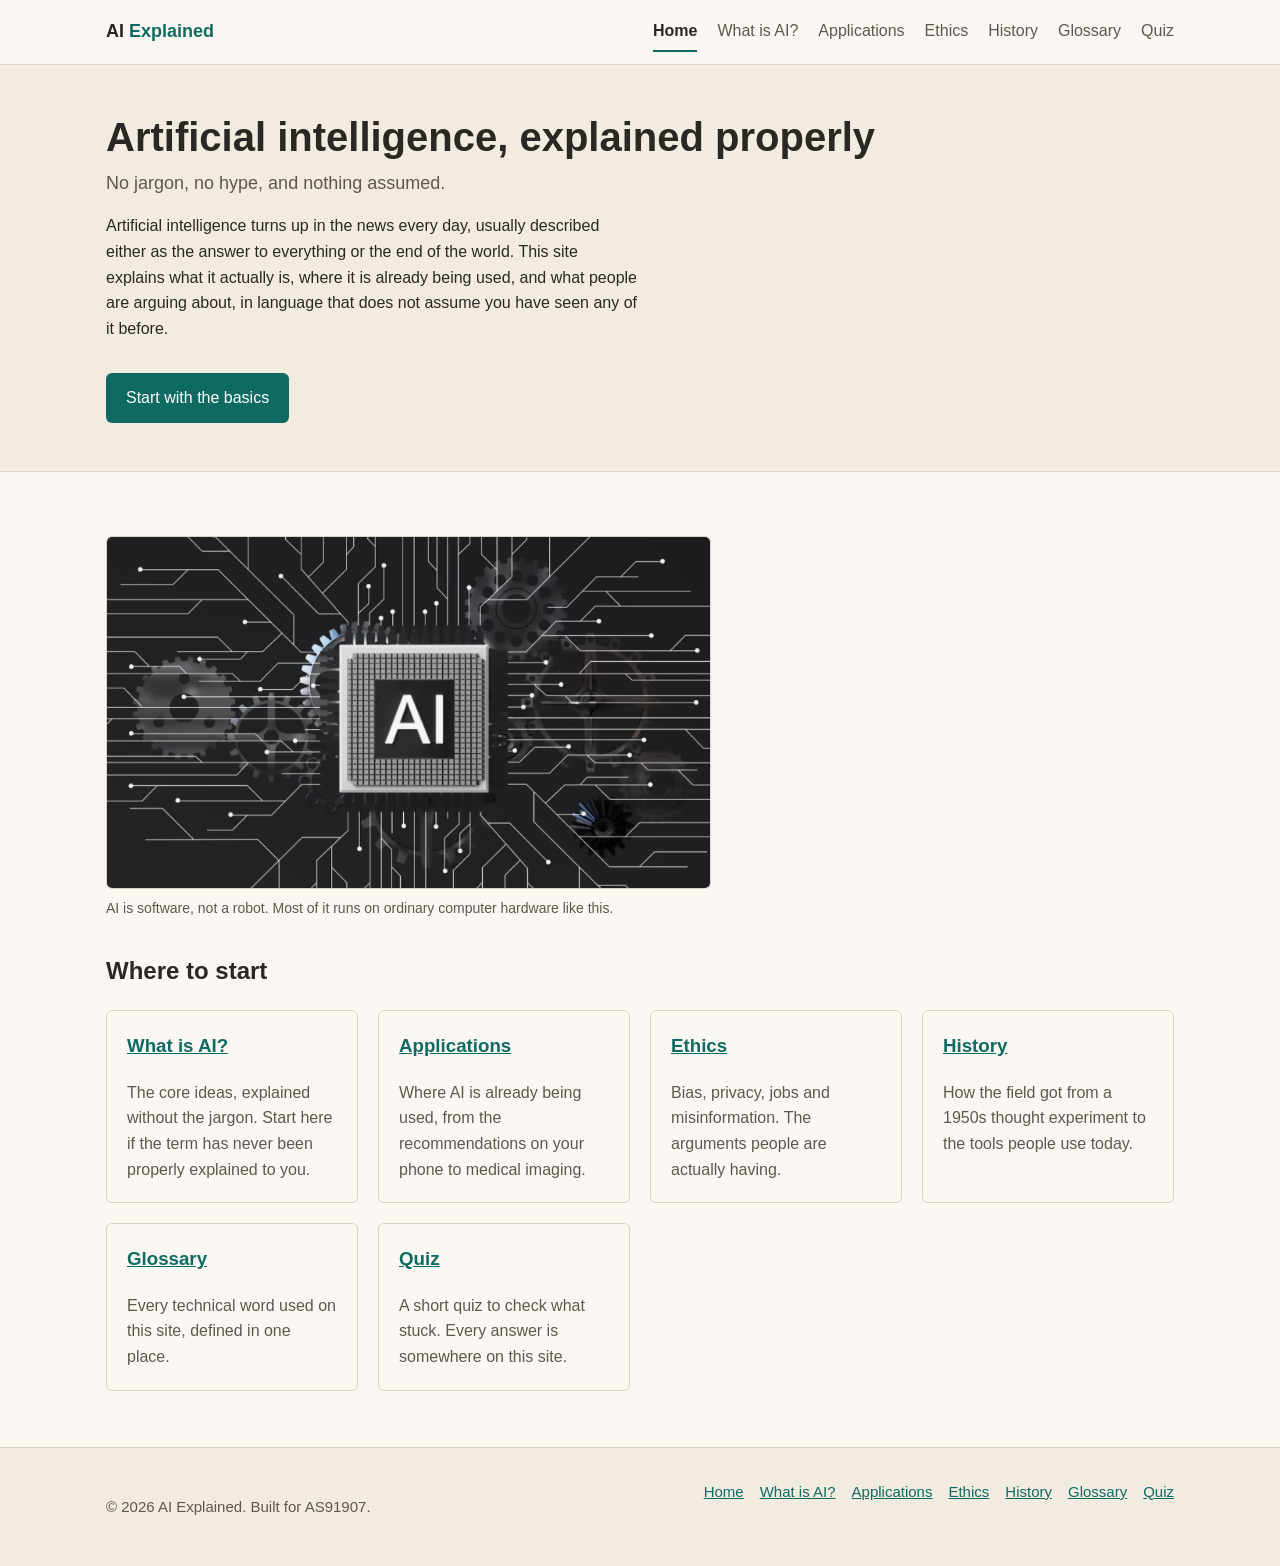
==== commit edca90b9: "add links to the home page cards" ====
--- a/index.html
+++ b/index.html
@@ -61,27 +61,27 @@
     <h2>Where to start</h2>
     <ul class="card-grid">
       <li class="card">
-        <h3>What is AI?</h3>
+        <h3><a href="what-is-ai.html">What is AI?</a></h3>
         <p>The core ideas, explained without the jargon. Start here if the term has never been properly explained to you.</p>
       </li>
       <li class="card">
-        <h3>Applications</h3>
+        <h3><a href="applications.html">Applications</a></h3>
         <p>Where AI is already being used, from the recommendations on your phone to medical imaging.</p>
       </li>
       <li class="card">
-        <h3>Ethics</h3>
+        <h3><a href="ethics.html">Ethics</a></h3>
         <p>Bias, privacy, jobs and misinformation. The arguments people are actually having.</p>
       </li>
       <li class="card">
-        <h3>History</h3>
+        <h3><a href="history.html">History</a></h3>
         <p>How the field got from a 1950s thought experiment to the tools people use today.</p>
       </li>
       <li class="card">
-        <h3>Glossary</h3>
+        <h3><a href="glossary.html">Glossary</a></h3>
         <p>Every technical word used on this site, defined in one place.</p>
       </li>
       <li class="card">
-        <h3>Quiz</h3>
+        <h3><a href="quiz.html">Quiz</a></h3>
         <p>A short quiz to check what stuck. Every answer is somewhere on this site.</p>
       </li>
     </ul>
